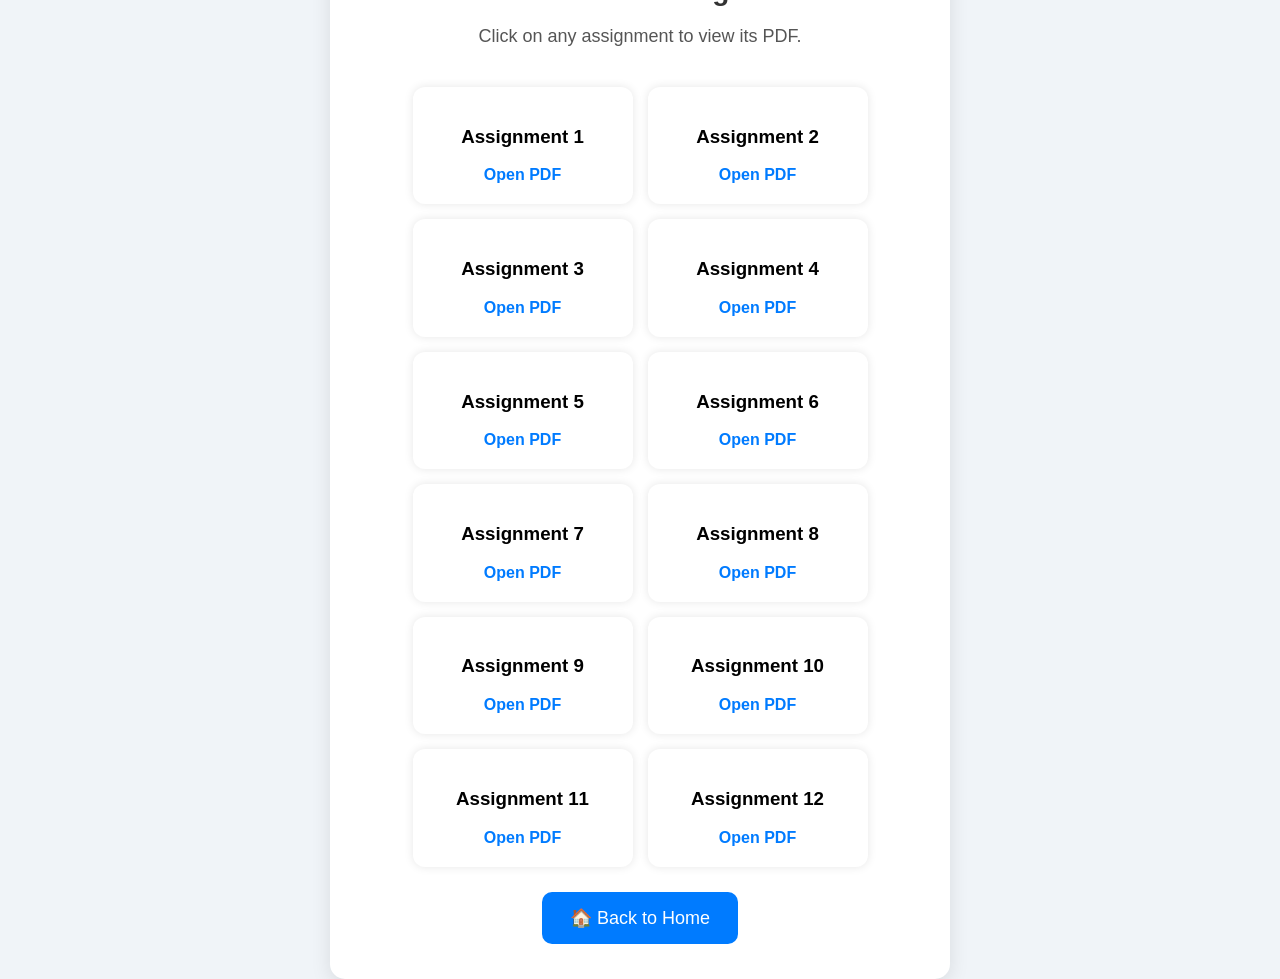
==== assignments.html @ 94b4bf12 "Add files via upload" ====
<!DOCTYPE html>
<html lang="en">
<head>
  <meta charset="UTF-8">
  <title>NPTEL Assignments</title>
  <link rel="stylesheet" href="style21.css">
  <style>
    .assignment-list {
      display: flex;
      flex-wrap: wrap;
      justify-content: center;
      gap: 15px;
      margin-top: 40px;
    }
    .assignment-card {
      background: white;
      padding: 20px;
      border-radius: 12px;
      width: 180px;
      text-align: center;
      box-shadow: 0 0 10px rgba(0,0,0,0.1);
      transition: transform 0.2s, box-shadow 0.2s;
    }
    .assignment-card:hover {
      transform: scale(1.05);
      box-shadow: 0 0 15px rgba(0,0,0,0.2);
    }
    a {
      text-decoration: none;
      color: #007BFF;
      font-weight: bold;
    }
  </style>
</head>
<body>
  <div class="container">
    <h1>NPTEL Course Assignments</h1>
    <p>Click on any assignment to view its PDF.</p>

    <div class="assignment-list" id="assignmentList"></div>

    <button onclick="window.location.href='index20.html'">🏠 Back to Home</button>
  </div>

  <script>
    const assignmentList = document.getElementById("assignmentList");

    for (let i = 1; i <= 12; i++) {
      const div = document.createElement("div");
      div.className = "assignment-card";
      div.innerHTML = `
        <h3>Assignment ${i}</h3>
        <a href="pdfs/assignment${i}.pdf" target="_blank">Open PDF</a>
      `;
      assignmentList.appendChild(div);
    }
  </script>
</body>
</html>
---- style21.css ----
body {
  font-family: 'Poppins', sans-serif;
  background-color: #f0f4f8;
  text-align: center;
  margin: 0;
  padding: 0;
  display: flex;
  justify-content: center;
  align-items: center;
  height: 100vh;
}

.container, .quiz-container {
  background: #fff;
  width: 90%;
  max-width: 550px;  /* slightly bigger */
  padding: 35px;
  border-radius: 15px;
  box-shadow: 0 5px 20px rgba(0,0,0,0.1);
}

h1, h2 {
  color: #333;
  font-size: 28px;
}

p {
  color: #555;
  font-size: 18px;
}

button {
  background-color: #007BFF;
  color: white;
  border: none;
  padding: 15px 28px;
  margin-top: 25px;
  border-radius: 10px;
  cursor: pointer;
  font-size: 18px;
  transition: 0.3s;
}

button:hover {
  background-color: #0056b3;
}

.option-btn {
  display: block;
  width: 100%;
  background-color: #eaf2ff;
  color: #333;
  border: none;
  padding: 16px;
  margin: 12px 0;
  border-radius: 8px;
  cursor: pointer;
  font-size: 17px;
  transition: 0.3s;
}

.option-btn:hover {
  background-color: #cfe0ff;
}

/* 📱 Mobile Responsive Adjustments */
@media (max-width: 600px) {
  .container, .quiz-container {
    width: 95%;
    padding: 25px;
  }

  h1, h2 {
    font-size: 24px;
  }

  p {
    font-size: 17px;
  }

  button, .option-btn {
    font-size: 18px;
    padding: 18px;
  }
}
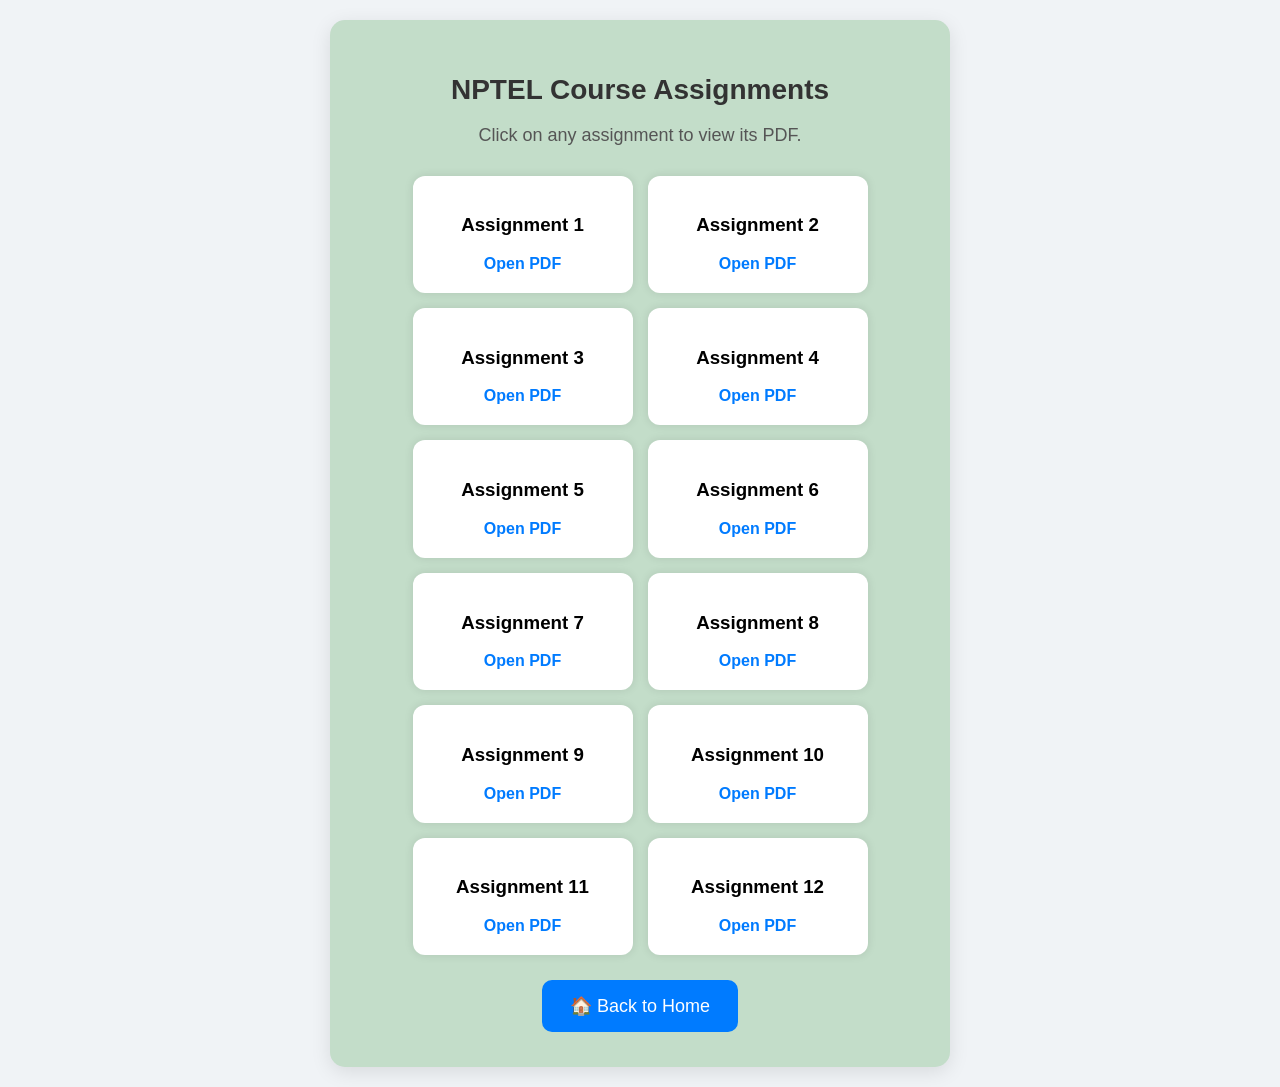
==== commit df12ae4b: "Update assignments.html" ====
--- a/assignments.html
+++ b/assignments.html
@@ -2,36 +2,11 @@
 <html lang="en">
 <head>
   <meta charset="UTF-8">
+  <meta name="viewport" content="width=device-width, initial-scale=1.0">
   <title>NPTEL Assignments</title>
   <link rel="stylesheet" href="style21.css">
-  <style>
-    .assignment-list {
-      display: flex;
-      flex-wrap: wrap;
-      justify-content: center;
-      gap: 15px;
-      margin-top: 40px;
-    }
-    .assignment-card {
-      background: white;
-      padding: 20px;
-      border-radius: 12px;
-      width: 180px;
-      text-align: center;
-      box-shadow: 0 0 10px rgba(0,0,0,0.1);
-      transition: transform 0.2s, box-shadow 0.2s;
-    }
-    .assignment-card:hover {
-      transform: scale(1.05);
-      box-shadow: 0 0 15px rgba(0,0,0,0.2);
-    }
-    a {
-      text-decoration: none;
-      color: #007BFF;
-      font-weight: bold;
-    }
-  </style>
 </head>
+
 <body>
   <div class="container">
     <h1>NPTEL Course Assignments</h1>
@@ -39,12 +14,13 @@
 
     <div class="assignment-list" id="assignmentList"></div>
 
-    <button onclick="window.location.href='index20.html'">🏠 Back to Home</button>
+    <button onclick="window.location.href='index.html'">🏠 Back to Home</button>
   </div>
 
   <script>
     const assignmentList = document.getElementById("assignmentList");
 
+    // Create 12 assignment cards dynamically
     for (let i = 1; i <= 12; i++) {
       const div = document.createElement("div");
       div.className = "assignment-card";
--- a/style21.css
+++ b/style21.css
@@ -1,22 +1,29 @@
+/* 🌿 General Page Styling */
 body {
   font-family: 'Poppins', sans-serif;
-  background-color: #f0f4f8;
+  background-color: #f0f3f6;
   text-align: center;
   margin: 0;
   padding: 0;
+}
+
+/* 🎯 Centered layout for quiz/home pages only */
+body.centered {
   display: flex;
   justify-content: center;
   align-items: center;
   height: 100vh;
 }
 
+/* 📦 Common Container */
 .container, .quiz-container {
-  background: #fff;
+  background: #c3ddc9;
   width: 90%;
-  max-width: 550px;  /* slightly bigger */
+  max-width: 550px;
   padding: 35px;
   border-radius: 15px;
   box-shadow: 0 5px 20px rgba(0,0,0,0.1);
+  margin: 20px auto;
 }
 
 h1, h2 {
@@ -29,6 +36,7 @@
   font-size: 18px;
 }
 
+/* 🔘 Buttons */
 button {
   background-color: #007BFF;
   color: white;
@@ -45,6 +53,7 @@
   background-color: #0056b3;
 }
 
+/* 🧩 Options for quiz questions */
 .option-btn {
   display: block;
   width: 100%;
@@ -61,6 +70,36 @@
 
 .option-btn:hover {
   background-color: #cfe0ff;
+}
+
+/* 📘 Assignment Cards */
+.assignment-list {
+  display: flex;
+  flex-wrap: wrap;
+  justify-content: center;
+  gap: 15px;
+  margin-top: 30px;
+}
+
+.assignment-card {
+  background: white;
+  padding: 20px;
+  border-radius: 12px;
+  width: 180px;
+  text-align: center;
+  box-shadow: 0 0 10px rgba(0,0,0,0.1);
+  transition: transform 0.2s, box-shadow 0.2s;
+}
+
+.assignment-card:hover {
+  transform: scale(1.05);
+  box-shadow: 0 0 15px rgba(0,0,0,0.2);
+}
+
+.assignment-card a {
+  text-decoration: none;
+  color: #007BFF;
+  font-weight: bold;
 }
 
 /* 📱 Mobile Responsive Adjustments */
@@ -82,4 +121,8 @@
     font-size: 18px;
     padding: 18px;
   }
-}+
+  .assignment-card {
+    width: 90%; /* full width on phone */
+  }
+}
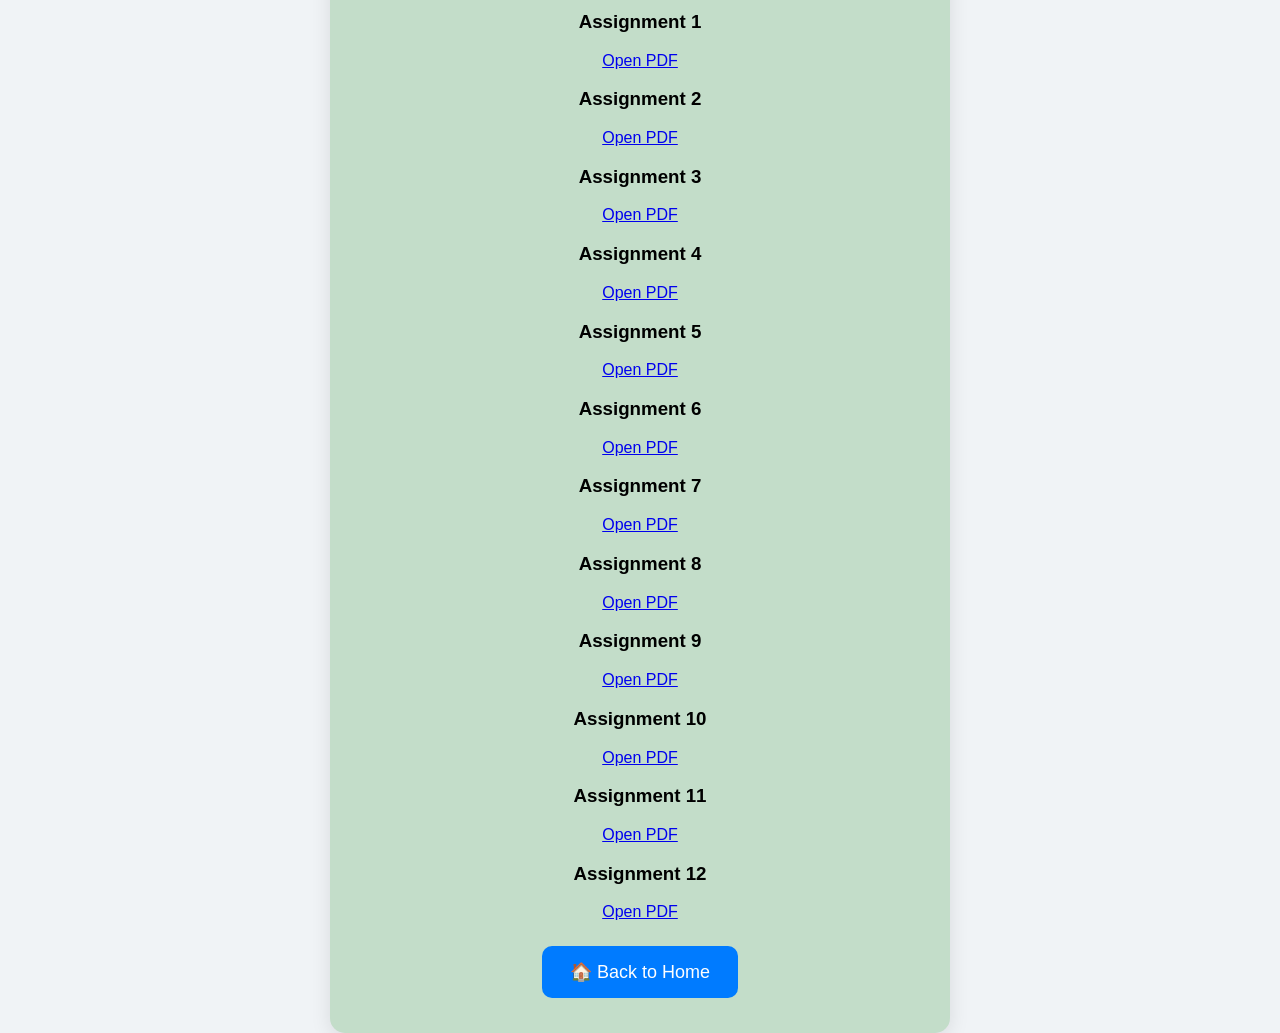
==== commit 8e91add3: "Update assignments.html" ====
--- a/assignments.html
+++ b/assignments.html
@@ -12,6 +12,7 @@
     <h1>NPTEL Course Assignments</h1>
     <p>Click on any assignment to view its PDF.</p>
 
+    <!-- Assignment cards will appear here -->
     <div class="assignment-list" id="assignmentList"></div>
 
     <button onclick="window.location.href='index.html'">🏠 Back to Home</button>
@@ -20,16 +21,21 @@
   <script>
     const assignmentList = document.getElementById("assignmentList");
 
-    // Create 12 assignment cards dynamically
+    // 🌟 Version tag to prevent old PDF cache
+    // Change this number whenever you update PDFs in GitHub
+    const version = "v4";
+
+    // Generate 12 assignment cards dynamically
     for (let i = 1; i <= 12; i++) {
       const div = document.createElement("div");
       div.className = "assignment-card";
       div.innerHTML = `
         <h3>Assignment ${i}</h3>
-        <a href="pdfs/assignment${i}.pdf" target="_blank">Open PDF</a>
+        <a href="pdfs/assignment${i}.pdf?${version}" target="_blank">Open PDF</a>
       `;
       assignmentList.appendChild(div);
     }
   </script>
 </body>
 </html>
+
--- a/style21.css
+++ b/style21.css
@@ -1,29 +1,22 @@
-/* 🌿 General Page Styling */
 body {
   font-family: 'Poppins', sans-serif;
   background-color: #f0f3f6;
   text-align: center;
   margin: 0;
   padding: 0;
-}
-
-/* 🎯 Centered layout for quiz/home pages only */
-body.centered {
   display: flex;
   justify-content: center;
   align-items: center;
   height: 100vh;
 }
 
-/* 📦 Common Container */
 .container, .quiz-container {
   background: #c3ddc9;
   width: 90%;
-  max-width: 550px;
+  max-width: 550px;  /* slightly bigger */
   padding: 35px;
   border-radius: 15px;
   box-shadow: 0 5px 20px rgba(0,0,0,0.1);
-  margin: 20px auto;
 }
 
 h1, h2 {
@@ -36,7 +29,6 @@
   font-size: 18px;
 }
 
-/* 🔘 Buttons */
 button {
   background-color: #007BFF;
   color: white;
@@ -53,7 +45,6 @@
   background-color: #0056b3;
 }
 
-/* 🧩 Options for quiz questions */
 .option-btn {
   display: block;
   width: 100%;
@@ -70,36 +61,6 @@
 
 .option-btn:hover {
   background-color: #cfe0ff;
-}
-
-/* 📘 Assignment Cards */
-.assignment-list {
-  display: flex;
-  flex-wrap: wrap;
-  justify-content: center;
-  gap: 15px;
-  margin-top: 30px;
-}
-
-.assignment-card {
-  background: white;
-  padding: 20px;
-  border-radius: 12px;
-  width: 180px;
-  text-align: center;
-  box-shadow: 0 0 10px rgba(0,0,0,0.1);
-  transition: transform 0.2s, box-shadow 0.2s;
-}
-
-.assignment-card:hover {
-  transform: scale(1.05);
-  box-shadow: 0 0 15px rgba(0,0,0,0.2);
-}
-
-.assignment-card a {
-  text-decoration: none;
-  color: #007BFF;
-  font-weight: bold;
 }
 
 /* 📱 Mobile Responsive Adjustments */
@@ -121,8 +82,4 @@
     font-size: 18px;
     padding: 18px;
   }
-
-  .assignment-card {
-    width: 90%; /* full width on phone */
-  }
 }
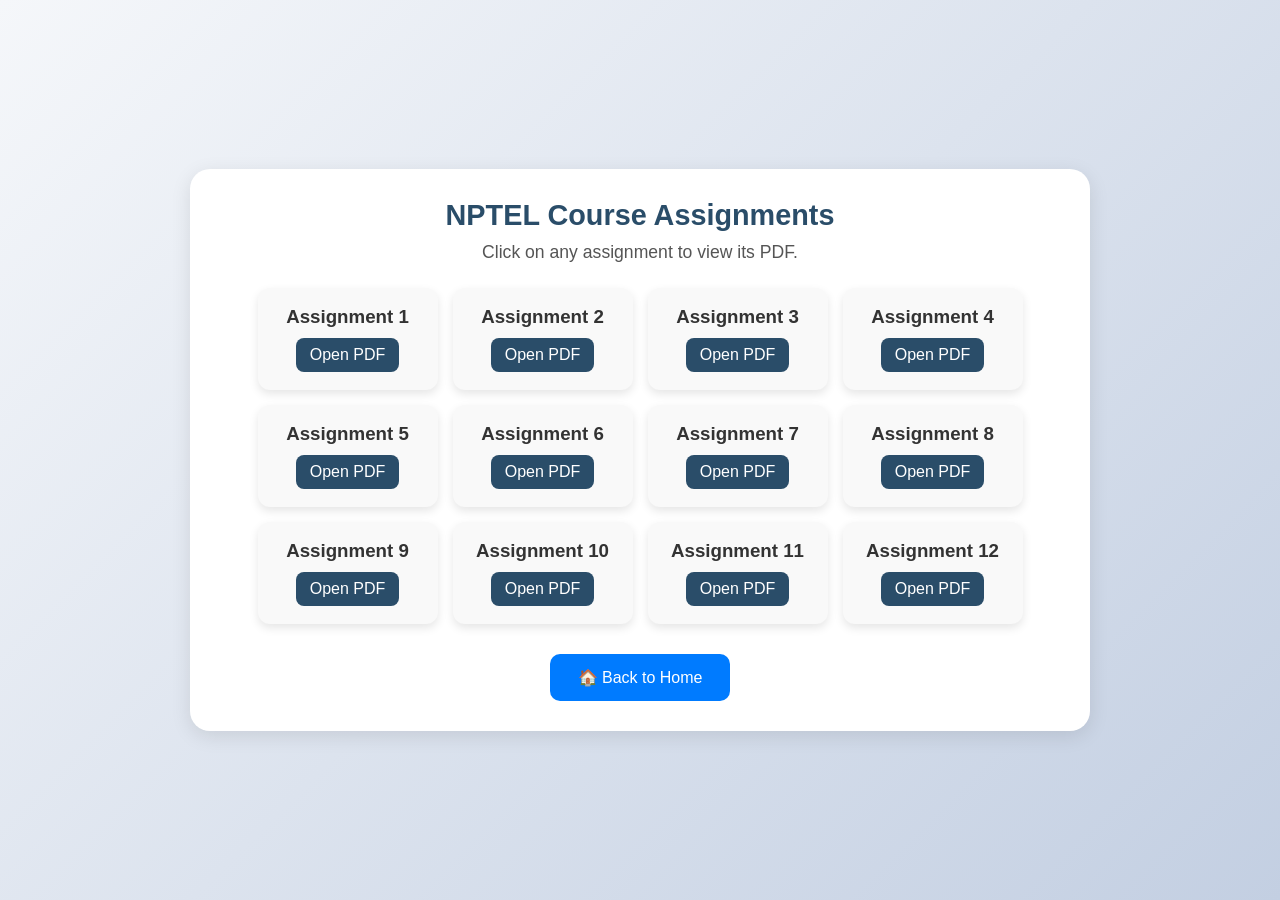
==== commit d6b02702: "Update assignments.html" ====
--- a/assignments.html
+++ b/assignments.html
@@ -2,17 +2,14 @@
 <html lang="en">
 <head>
   <meta charset="UTF-8">
-  <meta name="viewport" content="width=device-width, initial-scale=1.0">
   <title>NPTEL Assignments</title>
   <link rel="stylesheet" href="style21.css">
 </head>
-
 <body>
   <div class="container">
     <h1>NPTEL Course Assignments</h1>
     <p>Click on any assignment to view its PDF.</p>
 
-    <!-- Assignment cards will appear here -->
     <div class="assignment-list" id="assignmentList"></div>
 
     <button onclick="window.location.href='index.html'">🏠 Back to Home</button>
@@ -21,21 +18,15 @@
   <script>
     const assignmentList = document.getElementById("assignmentList");
 
-    // 🌟 Version tag to prevent old PDF cache
-    // Change this number whenever you update PDFs in GitHub
-    const version = "v4";
-
-    // Generate 12 assignment cards dynamically
     for (let i = 1; i <= 12; i++) {
       const div = document.createElement("div");
       div.className = "assignment-card";
       div.innerHTML = `
         <h3>Assignment ${i}</h3>
-        <a href="pdfs/assignment${i}.pdf?${version}" target="_blank">Open PDF</a>
+        <a href="pdfs/assignment${i}.pdf" target="_blank">Open PDF</a>
       `;
       assignmentList.appendChild(div);
     }
   </script>
 </body>
 </html>
-
--- a/style21.css
+++ b/style21.css
@@ -1,85 +1,113 @@
-body {
-  font-family: 'Poppins', sans-serif;
-  background-color: #f0f3f6;
-  text-align: center;
+/* ===== Global Reset ===== */
+* {
   margin: 0;
   padding: 0;
-  display: flex;
-  justify-content: center;
-  align-items: center;
-  height: 100vh;
+  box-sizing: border-box;
 }
 
-.container, .quiz-container {
-  background: #c3ddc9;
-  width: 90%;
-  max-width: 550px;  /* slightly bigger */
-  padding: 35px;
-  border-radius: 15px;
-  box-shadow: 0 5px 20px rgba(0,0,0,0.1);
+/* ===== Body Styling ===== */
+body {
+  font-family: "Poppins", sans-serif;
+  background: linear-gradient(135deg, #f5f7fa, #c3cfe2);
+  color: #333;
+  display: flex;
+  justify-content: center;   /* centers horizontally */
+  align-items: center;       /* centers vertically */
+  min-height: 100vh;         /* fills entire screen height */
+  text-align: center;
+  padding: 20px;
 }
 
-h1, h2 {
-  color: #333;
-  font-size: 28px;
+/* ===== Container ===== */
+.container {
+  background: white;
+  width: 90%;
+  max-width: 900px;
+  padding: 30px;
+  border-radius: 20px;
+  box-shadow: 0 5px 20px rgba(0, 0, 0, 0.1);
+}
+
+/* ===== Headings ===== */
+h1 {
+  color: #2a4d69;
+  margin-bottom: 10px;
+  font-size: 1.8em;
 }
 
 p {
   color: #555;
-  font-size: 18px;
+  font-size: 1.1em;
+  margin-bottom: 25px;
 }
 
+/* ===== Assignment Cards ===== */
+.assignment-list {
+  display: flex;
+  flex-wrap: wrap;
+  justify-content: center;
+  gap: 15px;
+}
+
+.assignment-card {
+  background: #f9f9f9;
+  border-radius: 12px;
+  padding: 18px;
+  width: 180px;
+  text-align: center;
+  box-shadow: 0 4px 10px rgba(0, 0, 0, 0.1);
+  transition: transform 0.2s, box-shadow 0.2s;
+}
+
+.assignment-card:hover {
+  transform: scale(1.05);
+  box-shadow: 0 0 15px rgba(0, 0, 0, 0.2);
+}
+
+.assignment-card a {
+  display: inline-block;
+  text-decoration: none;
+  color: white;
+  background: #2a4d69;
+  padding: 8px 14px;
+  border-radius: 8px;
+  margin-top: 10px;
+  transition: background 0.3s;
+}
+
+.assignment-card a:hover {
+  background: #1e3551;
+}
+
+/* ===== Back Button ===== */
 button {
-  background-color: #007BFF;
+  background: #007bff;
   color: white;
   border: none;
-  padding: 15px 28px;
-  margin-top: 25px;
+  padding: 14px 28px;
+  margin-top: 30px;
   border-radius: 10px;
   cursor: pointer;
-  font-size: 18px;
+  font-size: 16px;
   transition: 0.3s;
 }
 
 button:hover {
-  background-color: #0056b3;
+  background: #0056b3;
 }
 
-.option-btn {
-  display: block;
-  width: 100%;
-  background-color: #eaf2ff;
-  color: #333;
-  border: none;
-  padding: 16px;
-  margin: 12px 0;
-  border-radius: 8px;
-  cursor: pointer;
-  font-size: 17px;
-  transition: 0.3s;
-}
-
-.option-btn:hover {
-  background-color: #cfe0ff;
-}
-
-/* 📱 Mobile Responsive Adjustments */
+/* ===== Responsive ===== */
 @media (max-width: 600px) {
-  .container, .quiz-container {
+  .container {
     width: 95%;
     padding: 25px;
   }
 
-  h1, h2 {
-    font-size: 24px;
+  .assignment-card {
+    width: 100%;
   }
 
-  p {
-    font-size: 17px;
-  }
-
-  button, .option-btn {
-    font-size: 18px;
-    padding: 18px;
+  h1 {
+    font-size: 1.5em;
   }
 }
